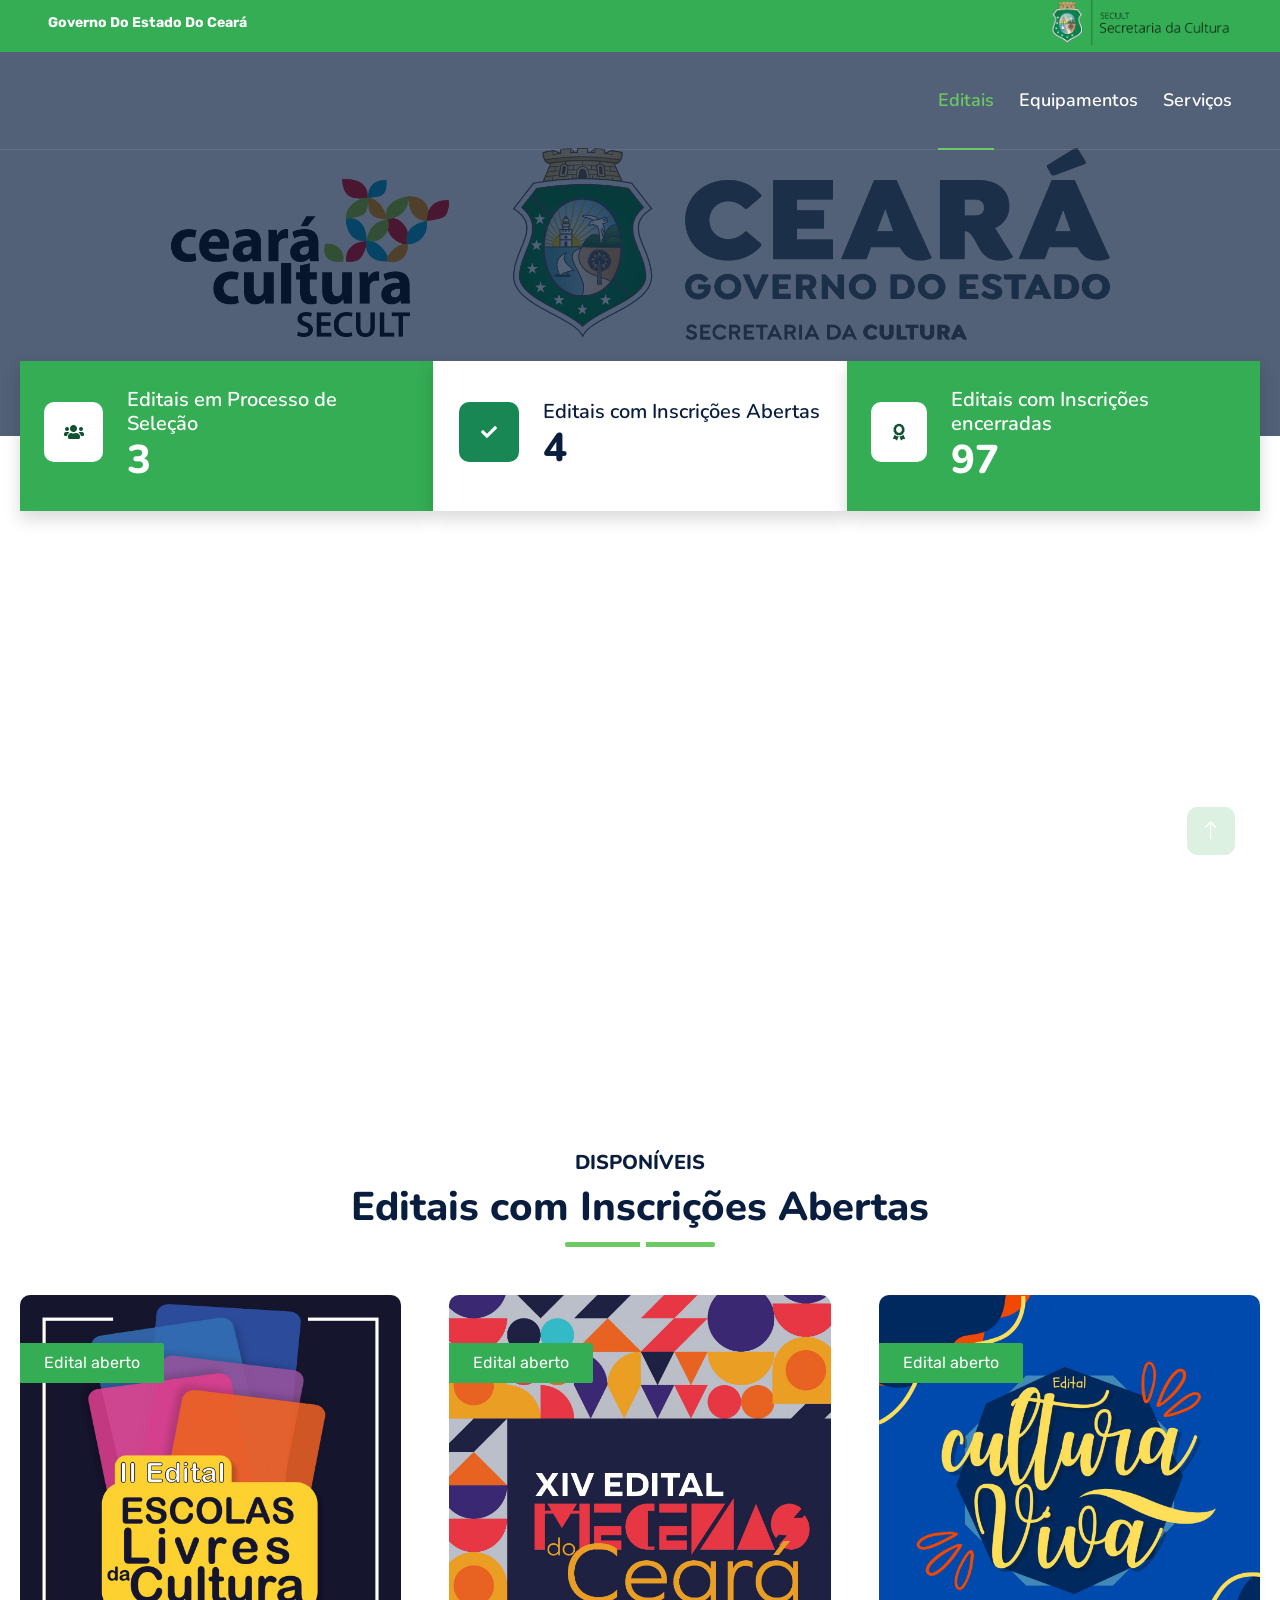
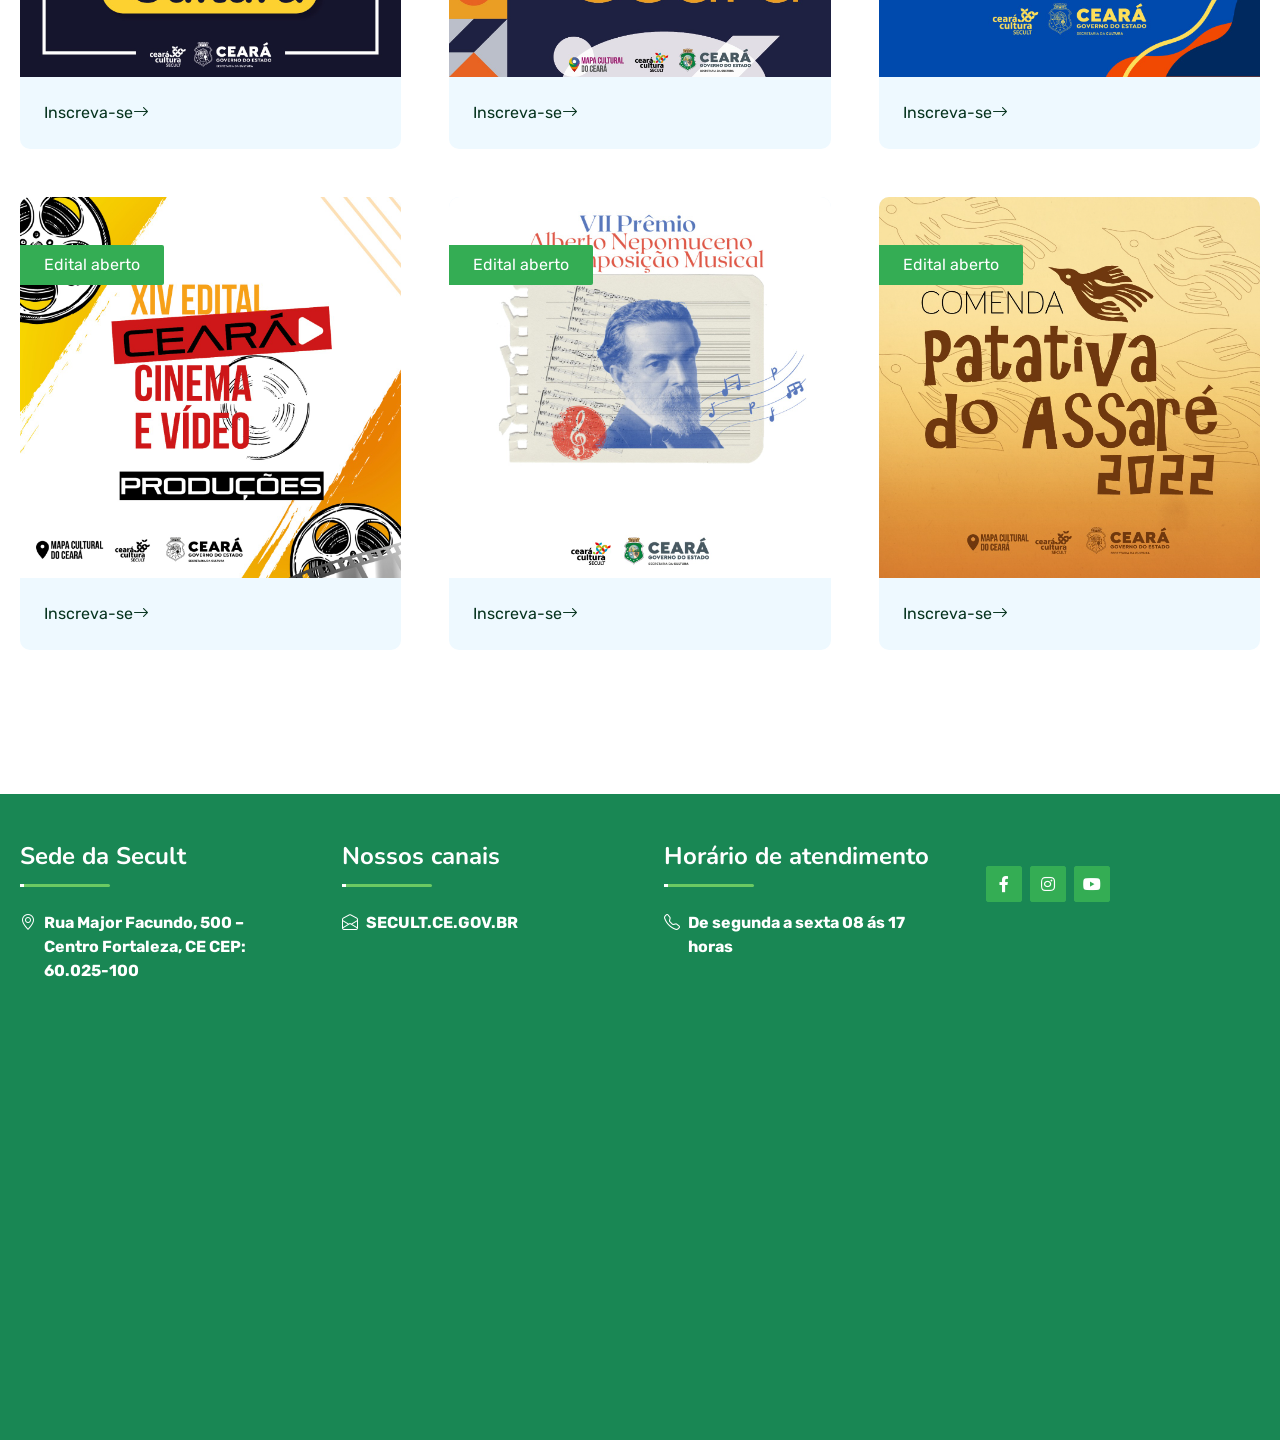
==== index.html @ d98122af "Versão com painel" ====
<!DOCTYPE html>
<html lang="pt-br">

<head>
    <meta charset="utf-8">
    <title>Editais culturais</title>
    <meta content="width=device-width, initial-scale=1.0" name="viewport">
    <meta content="Governo Do Estado Do Ceará" name="keywords">
    <meta content="Governo Do Estado Do Ceará" name="description">

    <!-- Favicon -->
    <link href="img/favicon.ico" rel="icon">

    <!-- Google Web Fonts -->
    <link rel="preconnect" href="https://fonts.googleapis.com">
    <link rel="preconnect" href="https://fonts.gstatic.com" crossorigin>
    <link href="https://fonts.googleapis.com/css2?family=Nunito:wght@400;600;700;800&family=Rubik:wght@400;500;600;700&display=swap" rel="stylesheet">

    <!-- Icon Font Stylesheet -->
    <link href="https://cdnjs.cloudflare.com/ajax/libs/font-awesome/5.10.0/css/all.min.css" rel="stylesheet">
    <link href="https://cdn.jsdelivr.net/npm/bootstrap-icons@1.4.1/font/bootstrap-icons.css" rel="stylesheet">

    <!-- Libraries Stylesheet -->
    <link href="lib/owlcarousel/assets/owl.carousel.min.css" rel="stylesheet">
    <link href="lib/animate/animate.min.css" rel="stylesheet">

    <!-- Customized Bootstrap Stylesheet -->
    <link href="css/bootstrap.min.css" rel="stylesheet">

    <!-- Template Stylesheet -->
    <link href="css/style.css" rel="stylesheet">

    <link rel="shortcut icon" type="imagex/png" href="img/logo/iconCe.ico">
</head>

<body>
    <!-- Spinner Start -->
    <div id="spinner" class="show bg-white position-fixed translate-middle w-100 vh-100 top-50 start-50 d-flex align-items-center justify-content-center">
        <div class="spinner"></div>
    </div>
    <!-- Spinner End -->


    <!-- Topbar Start -->
    <div class="container-fluid bg-secondary px-5 d-none d-lg-block">
        <div class="row gx-0">
            <div class="col-lg-8 text-center text-lg-start mb-2 mb-lg-0">
                <div class="d-inline-flex align-items-center" style="height: 45px;">
                    <small class="me-3 text-light"></i>Governo Do Estado Do Ceará</small>
                </div>
            </div>
            <div class="col-lg-4 text-center text-lg-end">
                <div class="d-inline-flex align-items-center" style="height: 45px;">

                    <img src="img/logo/secult-escura.png" width="180">
                </div>
            </div>
        </div>
    </div>
    <!-- Topbar End -->


    <!-- Navbar & Carousel Start -->
    <div class="container-fluid position-relative p-0">
        <nav class="navbar navbar-expand-lg navbar-dark px-5 py-3 py-lg-0">
            <button class="navbar-toggler" type="button" data-bs-toggle="collapse" data-bs-target="#navbarCollapse">
                <span class="fa fa-bars"></span>
            </button>
            <div class="collapse navbar-collapse" id="navbarCollapse">
                <div class="navbar-nav ms-auto py-0">
                    <a href="index.html" class="nav-item nav-link active">Editais</a>
                    <a href="equipamentos.html" class="nav-item nav-link">Equipamentos</a>
                    <a href="service.html" class="nav-item nav-link">Serviços</a>
                </div>
               
            </div>
        </nav>

        <div id="header-carousel" class="carousel slide carousel-fade" data-bs-ride="carousel">
            <div class="carousel-inner">
                <div class="carousel-item active">
                    <img class="w-100" src="img/logo/logoNova.png" alt="Image">
                    <div class="carousel-caption d-flex flex-column align-items-center justify-content-center">
                        <div class="p-3" style="max-width: 900px;">
                           <!-- <h5 class="text-white text-uppercase mb-3 animated slideInDown">Lançamentos</h5>
                            <h1 class="display-1 text-white mb-md-4 animated zoomIn">Editais culturais</h1>-->
                        </div>
                    </div>
                </div>
               
            </div>
           
        </div>
    </div>
    <!-- Navbar & Carousel End -->

    <!-- Facts Start -->
    <div class="container-fluid facts py-5 pt-lg-0">
        <div class="container py-5 pt-lg-0">
            <div class="row gx-0">
                <div class="col-lg-4 wow zoomIn" data-wow-delay="0.1s">
                    <div class="bg-secondary shadow d-flex align-items-center justify-content-center p-4" style="height: 150px;">
                        <div class="bg-white d-flex align-items-center justify-content-center rounded mb-2" style="width: 60px; height: 60px;">
                            <i class="fa fa-users text-primary"></i>
                        </div>
                        <div class="ps-4">
                            <h5 class="text-white mb-0">Editais em Processo de Seleção                            </h5>
                            <h1 class="text-white mb-0" data-toggle="counter-up">4</h1>
                        </div>
                    </div>
                </div>
                <div class="col-lg-4 wow zoomIn" data-wow-delay="0.3s">
                    <div class="bg-white shadow d-flex align-items-center justify-content-center p-4" style="height: 150px;">
                        <div class="bg-dark d-flex align-items-center justify-content-center rounded mb-2" style="width: 60px; height: 60px;">
                            <i class="fa fa-check text-white"></i>
                        </div>
                        <div class="ps-4">
                            <h5 class="text-black mb-0">Editais com Inscrições Abertas</h5>
                            <h1 class="text-black mb-0" data-toggle="counter-up">6</h1>
                        </div>
                    </div>
                </div>
                <div class="col-lg-4 wow zoomIn" data-wow-delay="0.6s">
                    <div class="bg-secondary shadow d-flex align-items-center justify-content-center p-4" style="height: 150px;">
                        <div class="bg-white d-flex align-items-center justify-content-center rounded mb-2" style="width: 60px; height: 60px;">
                            <i class="fa fa-award text-primary"></i>
                        </div>
                        <div class="ps-4">
                            <h5 class="text-white mb-0">Editais com Inscrições encerradas</h5>
                            <h1 class="text-white mb-0" data-toggle="counter-up">152</h1>
                        </div>
                    </div>
                </div>
            </div>
        </div>
    </div>
    <!-- Facts Start -->
    

    <!-- Service Start -->
    <div class="container-fluid py-5 wow fadeInUp" data-wow-delay="0.1s">
        <div class="container py-5">
            <div class="section-title text-center position-relative pb-3 mb-5 mx-auto" style="max-width: 600px;">
                <h5 class="fw-bold text-dark text-uppercase">Disponíveis</h5>
                <h1 class="mb-0">Editais com Inscrições Abertas</h1>
            </div>
            <div class="row g-5">
                <div class="col-lg-4 wow slideInUp" data-wow-delay="0.3s">
                    <div class="blog-item bg-light rounded overflow-hidden">
                        <div class="blog-img position-relative overflow-hidden">
                            <img class="img-fluid" src="img/edital/edital-escolalivres.jpeg" alt="">
                            <a class="position-absolute top-0 start-0 bg-secondary text-white rounded-end mt-5 py-2 px-4" href="">Edital aberto</a>
                        </div>
                        <div class="p-4">
                            <a href="edital-escolas-livres-ce.html" class="text"> Inscreva-se<i class="bi bi-arrow-right"></i></a>
                        </div>
                    </div>
                </div>
                <div class="col-lg-4 wow slideInUp" data-wow-delay="0.6s">
                    <div class="blog-item bg-light rounded overflow-hidden">
                        <div class="blog-img position-relative overflow-hidden">
                            <img class="img-fluid" src="img/edital/edital-mecenas.png" alt="">
                            <a class="position-absolute top-0 start-0 bg-secondary text-white rounded-end mt-5 py-2 px-4" href="">Edital aberto</a>
                        </div>
                        <div class="p-4">
                            <a class="text" href="edital-mecenas-ce.html">Inscreva-se<i class="bi bi-arrow-right"></i></a>
                        </div>
                    </div>
                </div>
                <div class="col-lg-4 wow slideInUp" data-wow-delay="0.9s">
                    <div class="blog-item bg-light rounded overflow-hidden">
                        <div class="blog-img position-relative overflow-hidden">
                            <img class="img-fluid" src="img/edital/edital-cultura-viva.jpeg" alt="">
                            <a class="position-absolute top-0 start-0 bg-secondary text-white rounded-end mt-5 py-2 px-4" href="">Edital aberto</a>
                        </div>
                        <div class="p-4">
                            <a class="text" href="edital-cultura-viva-ce.html" >Inscreva-se<i class="bi bi-arrow-right"></i></a>
                        </div>
                    </div>
                </div>
    
    
                <div class="col-lg-4 wow slideInUp" data-wow-delay="0.9s">
                    <div class="blog-item bg-light rounded overflow-hidden">
                        <div class="blog-img position-relative overflow-hidden">
                            <img class="img-fluid" src="img/edital/edital-cinema-video.jpeg" alt="">
                            <a class="position-absolute top-0 start-0 bg-secondary text-white rounded-end mt-5 py-2 px-4" href="">Edital aberto</a>
                        </div>
                        <div class="p-4">
                            <a class="text" href="edital-cinema-e-video-ce.html" >Inscreva-se<i class="bi bi-arrow-right"></i></a>
                        </div>
                    </div>
                </div>
                <div class="col-lg-4 wow slideInUp" data-wow-delay="0.9s">
                    <div class="blog-item bg-light rounded overflow-hidden">
                        <div class="blog-img position-relative overflow-hidden">
                            <img class="img-fluid" src="img/edital/edital-musical.jpeg" alt="">
                            <a class="position-absolute top-0 start-0 bg-secondary text-white rounded-end mt-5 py-2 px-4" href="">Edital aberto</a>
                        </div>
                        <div class="p-4">
                            <a class="text" href="edital-nepomuceno-ce.html" >Inscreva-se<i class="bi bi-arrow-right"></i></a>
                        </div>
                    </div>
                </div>
                <div class="col-lg-4 wow slideInUp" data-wow-delay="0.9s">
                    <div class="blog-item bg-light rounded overflow-hidden">
                        <div class="blog-img position-relative overflow-hidden">
                            <img class="img-fluid" src="img/edital/edital-patativa.png" alt="">
                            <a class="position-absolute top-0 start-0 bg-secondary text-white rounded-end mt-5 py-2 px-4" href="">Edital aberto</a>
                        </div>
                        <div class="p-4">
                            <a class="text" href="edital-patativa-ce.html">Inscreva-se<i class="bi bi-arrow-right"></i></a>
                        </div>
                    </div>
                </div>
            </div>
        </div>
    </div>
</div>
    <!-- Service End -->

    <!-- Footer Start -->
    <div class="container-fluid bg-dark text-light mt-5 wow fadeInUp" data-wow-delay="0.1s">
        <div class="container">
            <div class="row gx-10 ">
                <div class="col-lg-12 col-md-6">
                    <div class="row gx-5">
                        <div class="col-lg-3 col-md-12 pt-5 mb-5">
                            <div class="section-title section-title-sm position-relative pb-3 mb-4">
                                <h4 class="text-light mb-0">Sede da Secult</h4>
                            </div>
                            <div class="d-flex mb-2">
                                <i class="bi bi-geo-alt text-white  me-2"></i>
                                <p class="mb-0">
                                    Rua Major Facundo, 500 – Centro
                                    Fortaleza, CE
                                    CEP: 60.025-100</p>
                            </div>
                            
                        </div>
                        <div class="col-lg-3 col-md-12 pt-0 pt-lg-5 mb-5">
                            <div class="section-title section-title-sm position-relative pb-3 mb-4">
                                <h4 class="text-light mb-0">Nossos canais</h4>
                            </div>
                            <div class="link-animated d-flex flex-column justify-content-start">
                                <div class="d-flex mb-2">
                                    <i class="bi bi-envelope-open text-white me-2"></i>
                                    <p class="mb-0">SECULT.CE.GOV.BR</p>
                                </div>
                            </div>
                        </div>
                    
                        <div class="col-lg-3 col-md-12 pt-0 pt-lg-5 mb-5">
                            <div class="section-title section-title-sm position-relative pb-3 mb-4">
                                <h4 class="text-light mb-0">Horário de atendimento</h4>
                            </div>
                            <div class="link-animated d-flex flex-column justify-content-start">
                                <div class="d-flex mb-2">
                                    <i class="bi bi-telephone text-white  me-2"></i>
                                    <p class="mb-0">
                                        De segunda a sexta 08 ás 17 horas</p>
                                </div>
                            </div>
                        </div>
                           <div class="col-lg-3 col-md-12 pt-0 pt-lg-5 mb-5">
                            <div class="d-flex mt-4">
                                <a class="btn btn-secondary btn-square me-2" href="https://www.facebook.com/secultceara/"><i class="fab fa-facebook-f fw-normal"></i></a>
                                <a class="btn btn-secondary btn-square me-2" href="https://www.instagram.com/secultceara/" ><i class="fab fa-instagram fw-normal"></i></a>
                                <a class="btn btn-secondary btn-square" href="https://www.youtube.com/channel/UCVckZREupHqHkoS7MmxwH9w"><i class="fab fa-youtube fw-normal"></i></a>
                            </div>
                        </div>
                    </div>
                </div>
            </div>
        </div>
    </div>
    <!-- Footer End -->


    <!-- Back to Top -->
    <a href="#" class="btn btn-lg btn-secondary btn-lg-square rounded back-to-top"><i class="bi bi-arrow-up"></i></a>


    <!-- JavaScript Libraries -->
    <script src="https://code.jquery.com/jquery-3.4.1.min.js"></script>
    <script src="https://cdn.jsdelivr.net/npm/bootstrap@5.0.0/dist/js/bootstrap.bundle.min.js"></script>
    <script src="lib/wow/wow.min.js"></script>
    <script src="lib/easing/easing.min.js"></script>
    <script src="lib/waypoints/waypoints.min.js"></script>
    <script src="lib/counterup/counterup.min.js"></script>
    <script src="lib/owlcarousel/owl.carousel.min.js"></script>

    <!-- Template Javascript -->
    <script src="js/main.js"></script>
</body>

</html>
---- css/style.css ----
/********** Template CSS **********/
:root {
    --primary: #6bca62;
    --secondary: #34AD54;
    --light: #EEF9FF;
    --dark: #091E3E;
    --dark2: #e70aa5;
}


/*** Spinner ***/
.spinner {
    width: 40px;
    height: 40px;
    background: var(--primary);
    margin: 100px auto;
    -webkit-animation: sk-rotateplane 1.2s infinite ease-in-out;
    animation: sk-rotateplane 1.2s infinite ease-in-out;
}

@-webkit-keyframes sk-rotateplane {
    0% {
        -webkit-transform: perspective(120px)
    }
    50% {
        -webkit-transform: perspective(120px) rotateY(180deg)
    }
    100% {
        -webkit-transform: perspective(120px) rotateY(180deg) rotateX(180deg)
    }
}

@keyframes sk-rotateplane {
    0% {
        transform: perspective(120px) rotateX(0deg) rotateY(0deg);
        -webkit-transform: perspective(120px) rotateX(0deg) rotateY(0deg)
    }
    50% {
        transform: perspective(120px) rotateX(-180.1deg) rotateY(0deg);
        -webkit-transform: perspective(120px) rotateX(-180.1deg) rotateY(0deg)
    }
    100% {
        transform: perspective(120px) rotateX(-180deg) rotateY(-179.9deg);
        -webkit-transform: perspective(120px) rotateX(-180deg) rotateY(-179.9deg);
    }
}

#spinner {
    opacity: 0;
    visibility: hidden;
    transition: opacity .5s ease-out, visibility 0s linear .5s;
    z-index: 99999;
}

#spinner.show {
    transition: opacity .5s ease-out, visibility 0s linear 0s;
    visibility: visible;
    opacity: 1;
}


/*** Heading ***/
h1,
h2,
.fw-bold {
    font-weight: 800 !important;
}

h3,
h4,
.fw-semi-bold {
    font-weight: 700 !important;
}

h5,
h6,
.fw-medium {
    font-weight: 600 !important;
}


/*** Button ***/
.btn {
    font-family: 'Nunito', sans-serif;
    font-weight: 600;
    transition: .5s;
}

.btn-primary,
.btn-secondary {
    color: #FFFFFF;
    box-shadow: inset 0 0 0 50px transparent;
}

.btn-primary:hover {
    box-shadow: inset 0 0 0 0 var(--primary);
}

.btn-secondary:hover {
    box-shadow: inset 0 0 0 0 var(--secondary);
}

.btn-square {
    width: 36px;
    height: 36px;
}

.btn-sm-square {
    width: 30px;
    height: 30px;
}

.btn-lg-square {
    width: 48px;
    height: 48px;
}

.btn-square,
.btn-sm-square,
.btn-lg-square {
    padding-left: 0;
    padding-right: 0;
    text-align: center;
}


/*** Navbar ***/
.navbar-dark .navbar-nav .nav-link {
    font-family: 'Nunito', sans-serif;
    position: relative;
    margin-left: 25px;
    padding: 35px 0;
    color: #ffffff;
    font-size: 18px;
    font-weight: 600;
    outline: none;
    transition: .5s;
}

.sticky-top.navbar-dark .navbar-nav .nav-link {
    padding: 20px 0;
    color: var(--dark);
}

.navbar-dark .navbar-nav .nav-link:hover,
.navbar-dark .navbar-nav .nav-link.active {
    color: var(--primary);
}

.navbar-dark .navbar-brand h1 {
    color: #FFFFFF;
}

.navbar-dark .navbar-toggler {
    color: var(--primary) !important;
    border-color: var(--primary) !important;
}

@media (max-width: 991.98px) {
    .sticky-top.navbar-dark {
        position: relative;
        background: #FFFFFF;
    }

    .navbar-dark .navbar-nav .nav-link,
    .navbar-dark .navbar-nav .nav-link.show,
    .sticky-top.navbar-dark .navbar-nav .nav-link {
        padding: 10px 0;
        color: var(--dark);
    }

    .navbar-dark .navbar-brand h1 {
        color: var(--primary);
    }
}

@media (min-width: 992px) {
    .navbar-dark {
        position: absolute;
        width: 100%;
        top: 0;
        left: 0;
        border-bottom: 1px solid rgba(256, 256, 256, .1);
        z-index: 999;
    }
    
    .sticky-top.navbar-dark {
        position: fixed;
        background: #FFFFFF;
    }

    .navbar-dark .navbar-nav .nav-link::before {
        position: absolute;
        content: "";
        width: 0;
        height: 2px;
        bottom: -1px;
        left: 50%;
        background: var(--primary);
        transition: .5s;
    }

    .navbar-dark .navbar-nav .nav-link:hover::before,
    .navbar-dark .navbar-nav .nav-link.active::before {
        width: 100%;
        left: 0;
    }

    .navbar-dark .navbar-nav .nav-link.nav-contact::before {
        display: none;
    }

    .sticky-top.navbar-dark .navbar-brand h1 {
        color: var(--primary);
    }
}


/*** Carousel ***/
.carousel-caption {
    top: 0;
    left: 0;
    right: 0;
    bottom: 0;
    background: rgba(9, 30, 62, .7);
    z-index: 1;
}

@media (max-width: 576px) {
    .carousel-caption h5 {
        font-size: 14px;
        font-weight: 500 !important;
    }

    .carousel-caption h1 {
        font-size: 30px;
        font-weight: 600 !important;
    }
}

.carousel-control-prev,
.carousel-control-next {
    width: 10%;
}

.carousel-control-prev-icon,
.carousel-control-next-icon {
    width: 3rem;
    height: 3rem;
}


/*** Section Title ***/
.section-title::before {
    position: absolute;
    content: "";
    width: 150px;
    height: 5px;
    left: 0;
    bottom: 0;
    background: var(--primary);
    border-radius: 2px;
}

.section-title.text-center::before {
    left: 50%;
    margin-left: -75px;
}

.section-title.section-title-sm::before {
    width: 90px;
    height: 3px;
}

.section-title::after {
    position: absolute;
    content: "";
    width: 6px;
    height: 5px;
    bottom: 0px;
    background: #FFFFFF;
    -webkit-animation: section-title-run 5s infinite linear;
    animation: section-title-run 5s infinite linear;
}

.section-title.section-title-sm::after {
    width: 4px;
    height: 3px;
}

.section-title.text-center::after {
    -webkit-animation: section-title-run-center 5s infinite linear;
    animation: section-title-run-center 5s infinite linear;
}

.section-title.section-title-sm::after {
    -webkit-animation: section-title-run-sm 5s infinite linear;
    animation: section-title-run-sm 5s infinite linear;
}

@-webkit-keyframes section-title-run {
    0% {left: 0; } 50% { left : 145px; } 100% { left: 0; }
}

@-webkit-keyframes section-title-run-center {
    0% { left: 50%; margin-left: -75px; } 50% { left : 50%; margin-left: 45px; } 100% { left: 50%; margin-left: -75px; }
}

@-webkit-keyframes section-title-run-sm {
    0% {left: 0; } 50% { left : 85px; } 100% { left: 0; }
}


/*** Service ***/
.service-item {
    position: relative;
    height: 300px;
    padding: 0 30px;
    transition: .5s;
}

.service-item .service-icon {
    margin-bottom: 30px;
    width: 60px;
    height: 60px;
    display: flex;
    align-items: center;
    justify-content: center;
    background: var(--primary);
    border-radius: 2px;
    transform: rotate(-45deg);
}

.service-item .service-icon i {
    transform: rotate(45deg);
}

.service-item a.btn {
    position: absolute;
    width: 60px;
    bottom: -48px;
    left: 50%;
    margin-left: -30px;
    opacity: 0;
}

.service-item:hover a.btn {
    bottom: -24px;
    opacity: 1;
}


/*** Testimonial ***/
.testimonial-carousel .owl-dots {
    margin-top: 15px;
    display: flex;
    align-items: flex-end;
    justify-content: center;
}

.testimonial-carousel .owl-dot {
    position: relative;
    display: inline-block;
    margin: 0 5px;
    width: 15px;
    height: 15px;
    background: #DDDDDD;
    border-radius: 2px;
    transition: .5s;
}

.testimonial-carousel .owl-dot.active {
    width: 30px;
    background: var(--primary);
}

.testimonial-carousel .owl-item.center {
    position: relative;
    z-index: 1;
}

.testimonial-carousel .owl-item .testimonial-item {
    transition: .5s;
}

.testimonial-carousel .owl-item.center .testimonial-item {
    background: #FFFFFF !important;
    box-shadow: 0 0 30px #DDDDDD;
}


/*** Team ***/
.team-item {
    transition: .5s;
}

.team-social {
    position: absolute;
    width: 100%;
    height: 100%;
    top: 0;
    left: 0;
    display: flex;
    align-items: center;
    justify-content: center;
    transition: .5s;
}

.team-social a.btn {
    position: relative;
    margin: 0 3px;
    margin-top: 100px;
    opacity: 0;
}

.team-item:hover {
    box-shadow: 0 0 30px #DDDDDD;
}

.team-item:hover .team-social {
    background: rgba(9, 30, 62, .7);
}

.team-item:hover .team-social a.btn:first-child {
    opacity: 1;
    margin-top: 0;
    transition: .3s 0s;
}

.team-item:hover .team-social a.btn:nth-child(2) {
    opacity: 1;
    margin-top: 0;
    transition: .3s .05s;
}

.team-item:hover .team-social a.btn:nth-child(3) {
    opacity: 1;
    margin-top: 0;
    transition: .3s .1s;
}

.team-item:hover .team-social a.btn:nth-child(4) {
    opacity: 1;
    margin-top: 0;
    transition: .3s .15s;
}

.team-item .team-img img,
.blog-item .blog-img img  {
    transition: .5s;
}

.team-item:hover .team-img img,
.blog-item:hover .blog-img img {
    transform: scale(1.15);
}


/*** Miscellaneous ***/
@media (min-width: 991.98px) {
    .facts {
        position: relative;
        margin-top: -75px;
        z-index: 1;
    }
}

.back-to-top {
    position: fixed;
    display: none;
    right: 45px;
    bottom: 45px;
    z-index: 99;
}

.bg-header {
    background: linear-gradient(rgba(9, 30, 62, .7), rgba(9, 30, 62, .7)), url(../img/carousel-1.jpg) center center no-repeat;
    background-size: cover;
}

.link-animated a {
    transition: .5s;
}

.link-animated a:hover {
    padding-left: 10px;
}

@media (min-width: 767.98px) {
    .footer-about {
        margin-bottom: -75px;
    }
}







/*configurações para painel de login*/

input,
select {
  width: 100%;
  height: 40px;
  padding: 0 20px 0 20px;
  background: #FFFFFF 0 0 no-repeat padding-box;
  border: 1px solid #888888;
  border-radius: 4px;
  font-size: 1em;
}

select {
  width: auto;
}

.container {
  display: -webkit-box;   /* OLD - iOS 6-, Safari 3.1-6, BB7 */
  display: -ms-flexbox;  /* TWEENER - IE 10 */
  display: -webkit-flex; /* NEW - Safari 6.1+. iOS 7.1+, BB10 */
  display: flex;         /* NEW, Spec - Firefox, Chrome, Opera */
  flex-wrap: wrap;
  margin-right: auto;
  margin-left: auto;
  max-width: 1440px;
  width: 100%;
  padding-right: 8px;
  padding-left: 8px;
  min-height: calc(100vh - 254px);
}

aside {
  display: -webkit-box;   /* OLD - iOS 6-, Safari 3.1-6, BB7 */
  display: -ms-flexbox;  /* TWEENER - IE 10 */
  display: -webkit-flex; /* NEW - Safari 6.1+. iOS 7.1+, BB10 */
  display: flex;         /* NEW, Spec - Firefox, Chrome, Opera */
  flex: 1 0 50%;
  flex-direction: column;
}

header img {
  width: 100px;
  margin: 10px;
}

.card {
  display: -webkit-box;   /* OLD - iOS 6-, Safari 3.1-6, BB7 */
  display: -ms-flexbox;  /* TWEENER - IE 10 */
  display: -webkit-flex; /* NEW - Safari 6.1+. iOS 7.1+, BB10 */
  display: flex;         /* NEW, Spec - Firefox, Chrome, Opera */
  flex-direction: column;
  align-items: center;
  background: #ffffff 0 0 no-repeat padding-box;
  box-shadow: 0 2px 4px #00000033;
  padding: 20px;
  margin: 20px auto auto auto;
}

.card span {
  flex: 1 0 60%;
}

.card img {
  /*flex: 1 0 20%;*/
  max-height: 211px;
  max-width: 279px;
}

.card a {
  flex: 1 1 100%;
  font-size: 1em;
  font-weight: 500;
}

main h5 i {
  margin: 0 10px 0 20px;
}

button {
  border: none;
  box-shadow: 0 2px 3px #00000029;
  border-radius: 24px;
  font-size: 1em;
  font-weight: bold;
  color: #ffffff;
  cursor: pointer;
}

main .button-panel {
  display: -webkit-box;   /* OLD - iOS 6-, Safari 3.1-6, BB7 */
  display: -ms-flexbox;  /* TWEENER - IE 10 */
  display: -webkit-flex; /* NEW - Safari 6.1+. iOS 7.1+, BB10 */
  display: flex;         /* NEW, Spec - Firefox, Chrome, Opera */
  flex-direction: row;
  justify-content: space-evenly;
  width: 100%;
  margin: 30px 0 25px 0;
}


.button-cancel,
.button-cancel-tertiary,
.button-ok,
.button-continuar {
  width: 145px;
  height: 40px;
}

.button-ok,
.button-continuar {
  background: #34AD54 0 0 no-repeat padding-box;
}

.button-cancel {
  background: #FFFFFF 0 0 no-repeat padding-box;
  color: #1351B4 !important;
  border: 1px solid #1351B4 !important;
}

.button-cancel-tertiary {
  background: #FFFFFF 0 0 no-repeat padding-box;
  color: #1351B4 !important;
  border: none;
  box-shadow: none;
}

.title-panel {
  display: -webkit-box;   /* OLD - iOS 6-, Safari 3.1-6, BB7 */
  display: -ms-flexbox;  /* TWEENER - IE 10 */
  display: -webkit-flex; /* NEW - Safari 6.1+. iOS 7.1+, BB10 */
  display: flex;         /* NEW, Spec - Firefox, Chrome, Opera */
  flex-direction: column;
  align-items: center;
  width: 100%;
}

.input-panel {
  display: -webkit-box;   /* OLD - iOS 6-, Safari 3.1-6, BB7 */
  display: -ms-flexbox;  /* TWEENER - IE 10 */
  display: -webkit-flex; /* NEW - Safari 6.1+. iOS 7.1+, BB10 */
  display: flex;         /* NEW, Spec - Firefox, Chrome, Opera */
  flex-direction: row;
  justify-content: flex-start;
  align-items: center;
  width: 100%;
}

.item-login-signup-ways {
  display: -webkit-box;   /* OLD - iOS 6-, Safari 3.1-6, BB7 */
  display: -ms-flexbox;  /* TWEENER - IE 10 */
  display: -webkit-flex; /* NEW - Safari 6.1+. iOS 7.1+, BB10 */
  display: flex;         /* NEW, Spec - Firefox, Chrome, Opera */
  align-items: center;
  margin: 20px 0 0 0;
  cursor: pointer;
}

#login-cadastro,
#login-password-info {
  box-shadow: none;
  max-width: 430px;
  max-height: 553px;
}

#login-cpf,
#login-password {
  align-items: flex-start;
  max-width: 384px;
  min-height: 393px;
}

#login-password {
  min-height: auto;
}

#login-cpf p,
.modal-content p {
  margin-top: 1em;
  margin-bottom: 1em;
  font-size: 0.8rem;
}

#btn-create-account-a {
  display: block;
}

#btn-create-account-b {
  display: none;
}

#login-button-panel {
  justify-content: flex-end;
}

#two-factor {
  align-items: flex-start;
  width: 384px;
  min-height: 270px;
}

#resendTwoFactorMsg {
  margin-top: 1.1em;
}

#resendLink {
  cursor: pointer;
  color: blue;
}

#identidade-govbr {
  margin-top: 20px;
  width: 100%;
}

@media (max-width: 764px) {
  #acessibilidade a, #acessibilidade span {
    margin: 0 10px 0 0;
  }
  #acessibilidade span a span {
    display: none;
  }
}

@media (max-width: 800px) {
  body {
    font-size: 0.8rem;
  }
  .container {
    flex-direction: column-reverse;
  }
  main {
    flex: 0 0 100%;
  }
  footer {
    display: none;
  }
  [vw] [vw-access-button] .access-button {
    display: none;
  }
  .card {
    padding: 10px;
  }
  #login-button-panel {
    justify-content: space-evenly;
  }
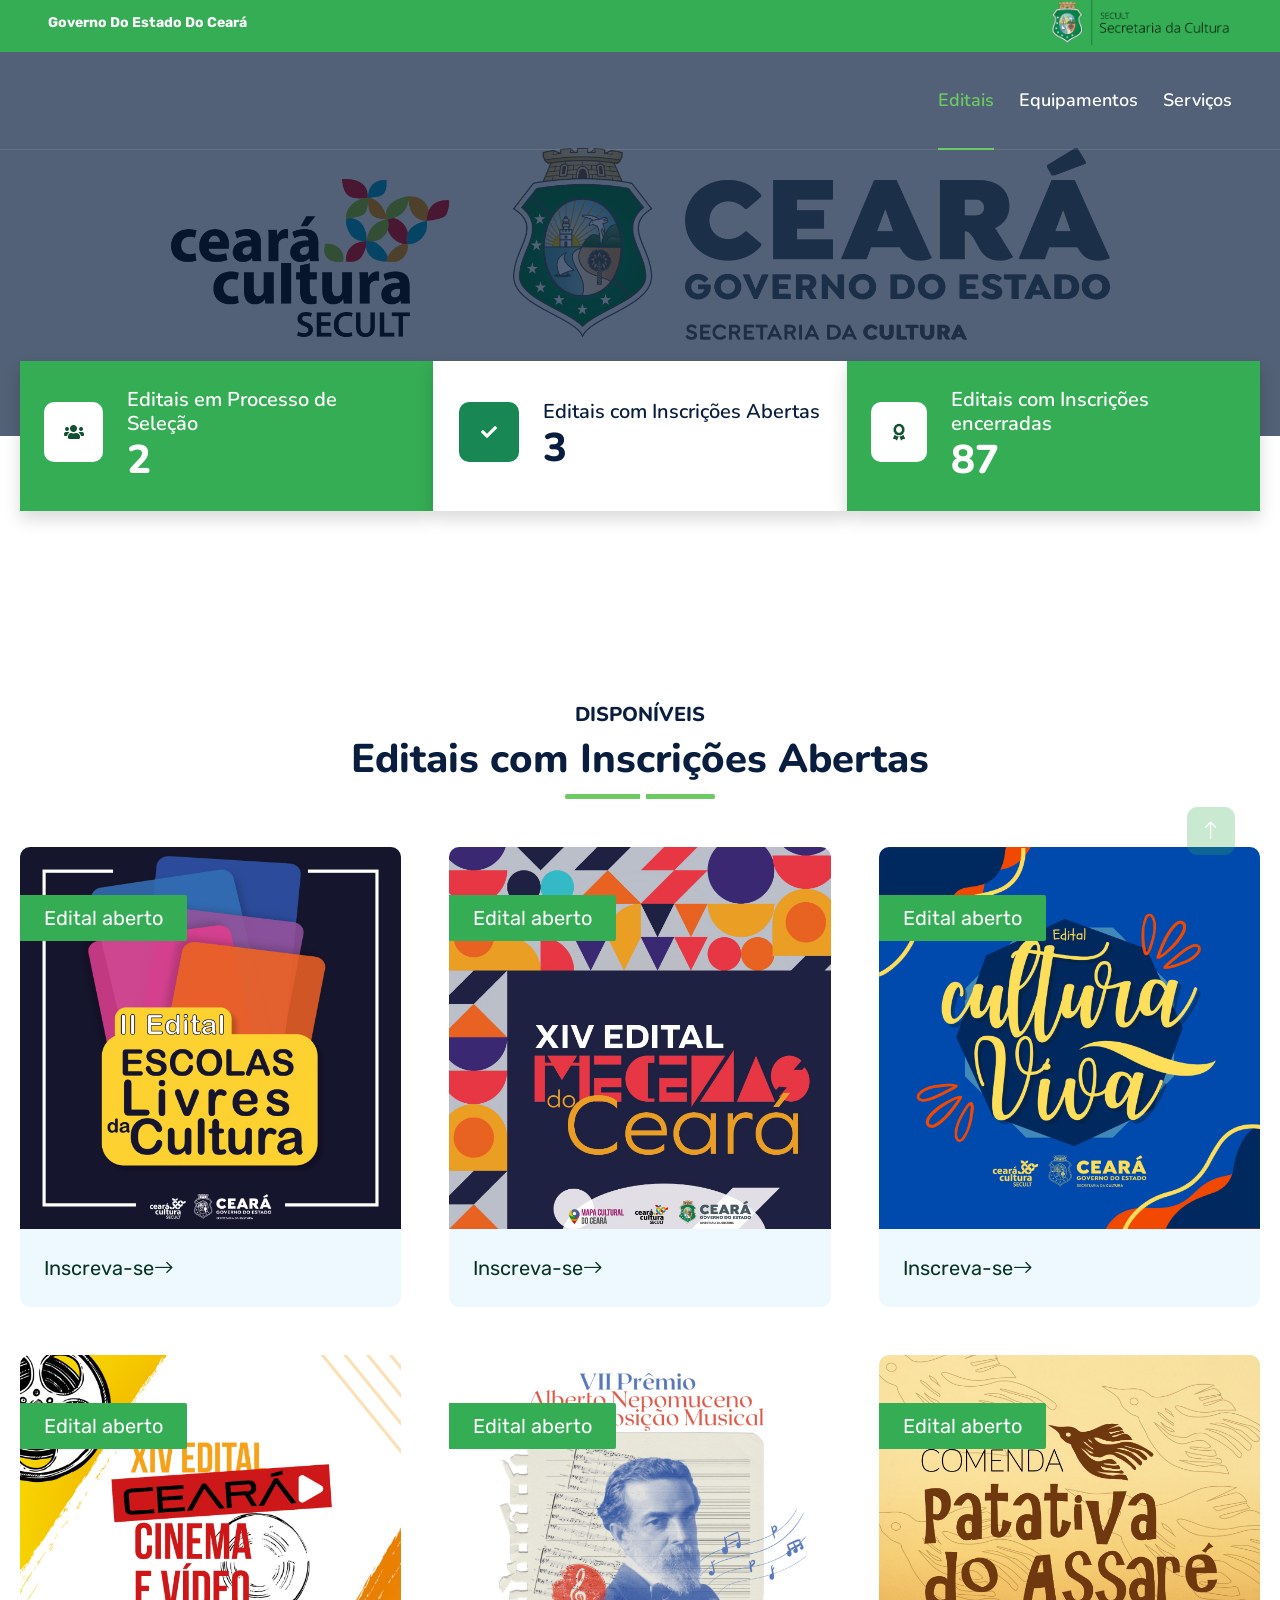
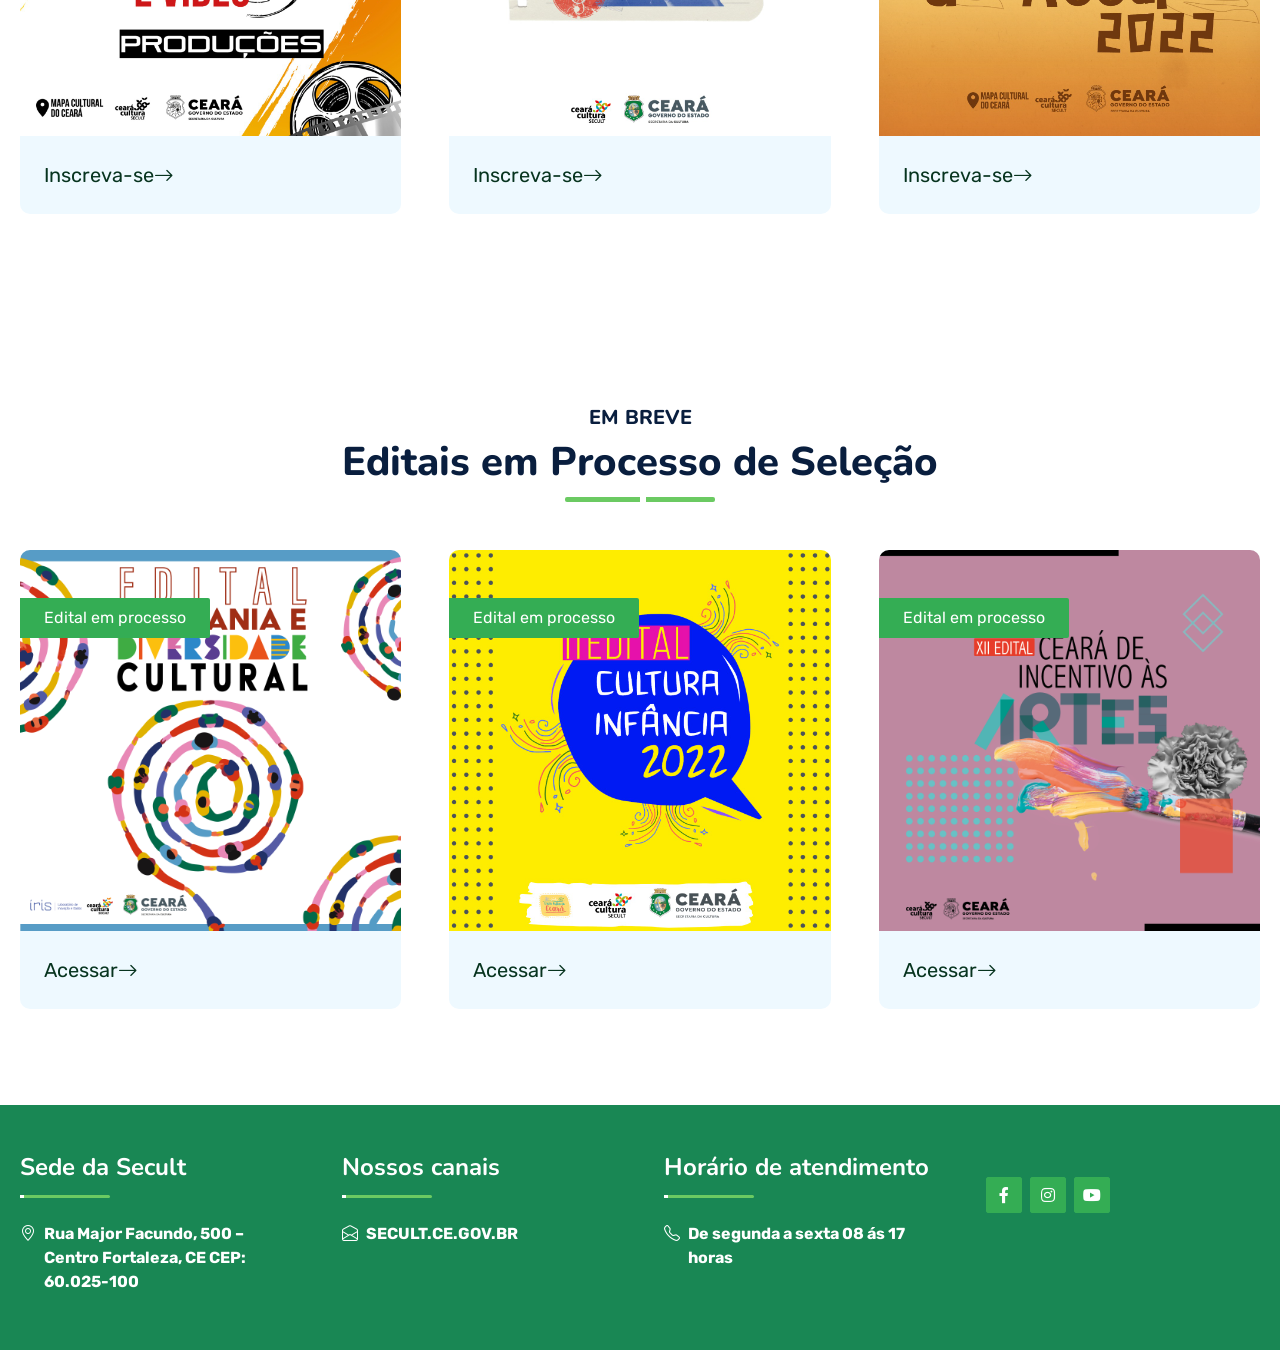
==== commit bb846b84: "Projeto com MVC" ====
--- a/index.html
+++ b/index.html
@@ -137,90 +137,137 @@
     <!-- Facts Start -->
     
 
-    <!-- Service Start -->
-    <div class="container-fluid py-5 wow fadeInUp" data-wow-delay="0.1s">
+        <!-- Service Start -->
+        <div class="container-fluid py-5 wow fadeInUp" data-wow-delay="0.1s">
+            <div class="container py-5">
+                <div class="section-title text-center position-relative pb-3 mb-5 mx-auto" style="max-width: 600px;">
+                    <h5 class="fw-bold text-dark text-uppercase">Disponíveis</h5>
+                    <h1 class="mb-0">Editais com Inscrições Abertas</h1>
+                </div>
+                <div class="row g-5">
+                    <div class="col-lg-4 wow slideInUp" data-wow-delay="0.3s">
+                        <div class="blog-item bg-light rounded overflow-hidden">
+                            <div class="blog-img position-relative overflow-hidden">
+                                <img class="img-fluid" src="img/edital/edital-escolalivres.jpeg" alt="">
+                                <a class="position-absolute top-0 start-0 bg-secondary text-white rounded-end mt-5 py-2 px-4" href="edital-escolas-livres-ce.html">Edital aberto</a>
+                            </div>
+                            <div class="p-4">
+                                <a href="edital-escolas-livres-ce.html" class="text-width-g "> Inscreva-se<i class="bi bi-arrow-right"></i></a>
+                            </div>
+                        </div>
+                    </div>
+                    <div class="col-lg-4 wow slideInUp" data-wow-delay="0.6s">
+                        <div class="blog-item bg-light rounded overflow-hidden">
+                            <div class="blog-img position-relative overflow-hidden">
+                                <img class="img-fluid" src="img/edital/edital-mecenas.png" alt="">
+                                <a class="position-absolute top-0 start-0 bg-secondary text-white rounded-end mt-5 py-2 px-4" href="edital-mecenas-ce.html">Edital aberto</a>
+                            </div>
+                            <div class="p-4">
+                                <a class="text-width-g " href="edital-mecenas-ce.html">Inscreva-se<i class="bi bi-arrow-right"></i></a>
+                            </div>
+                        </div>
+                    </div>
+                    <div class="col-lg-4 wow slideInUp" data-wow-delay="0.9s">
+                        <div class="blog-item bg-light rounded overflow-hidden">
+                            <div class="blog-img position-relative overflow-hidden">
+                                <img class="img-fluid" src="img/edital/edital-cultura-viva.jpeg" alt="">
+                                <a class="position-absolute top-0 start-0 bg-secondary text-white rounded-end mt-5 py-2 px-4" href="edital-cultura-viva-ce.html">Edital aberto</a>
+                            </div>
+                            <div class="p-4">
+                                <a class="text-width-g " href="edital-cultura-viva-ce.html" >Inscreva-se<i class="bi bi-arrow-right"></i></a>
+                            </div>
+                        </div>
+                    </div>
+        
+        
+                    <div class="col-lg-4 wow slideInUp" data-wow-delay="0.9s">
+                        <div class="blog-item bg-light rounded overflow-hidden">
+                            <div class="blog-img position-relative overflow-hidden">
+                                <img class="img-fluid" src="img/edital/edital-cinema-video.jpeg" alt="">
+                                <a class="position-absolute top-0 start-0 bg-secondary text-white rounded-end mt-5 py-2 px-4" href="edital-cinema-e-video-ce.html">Edital aberto</a>
+                            </div>
+                            <div class="p-4">
+                                <a class="text-width-g " href="edital-cinema-e-video-ce.html" >Inscreva-se<i class="bi bi-arrow-right"></i></a>
+                            </div>
+                        </div>
+                    </div>
+                    <div class="col-lg-4 wow slideInUp" data-wow-delay="0.9s">
+                        <div class="blog-item bg-light rounded overflow-hidden">
+                            <div class="blog-img position-relative overflow-hidden">
+                                <img class="img-fluid" src="img/edital/edital-musical.jpeg" alt="">
+                                <a class="position-absolute top-0 start-0 bg-secondary text-white rounded-end mt-5 py-2 px-4" href="edital-nepomuceno-ce.html">Edital aberto</a>
+                            </div>
+                            <div class="p-4">
+                                <a class="text-width-g " href="edital-nepomuceno-ce.html" >Inscreva-se<i class="bi bi-arrow-right"></i></a>
+                            </div>
+                        </div>
+                    </div>
+                    <div class="col-lg-4 wow slideInUp" data-wow-delay="0.9s">
+                        <div class="blog-item bg-light rounded overflow-hidden">
+                            <div class="blog-img position-relative overflow-hidden">
+                                <img class="img-fluid" src="img/edital/edital-patativa.png" alt="">
+                                <a class="position-absolute top-0 start-0 bg-secondary text-white rounded-end mt-5 py-2 px-4" href="edital-patativa-ce.html">Edital aberto</a>
+                            </div>
+                            <div class="p-4">
+                                <a class="text-width-g " href="edital-patativa-ce.html">Inscreva-se<i class="bi bi-arrow-right"></i></a>
+                            </div>
+                        </div>
+                    </div>
+                </div>
+            </div>
+        </div>
+    </div>
+      <!-- Service Start -->
+      <div class="container-fluid py-5 wow fadeInUp" data-wow-delay="0.1s">
         <div class="container py-5">
             <div class="section-title text-center position-relative pb-3 mb-5 mx-auto" style="max-width: 600px;">
-                <h5 class="fw-bold text-dark text-uppercase">Disponíveis</h5>
-                <h1 class="mb-0">Editais com Inscrições Abertas</h1>
+                <h5 class="fw-bold text-dark text-uppercase">Em breve</h5>
+                <h1 class="mb-0">Editais em Processo de Seleção  </h1>
             </div>
             <div class="row g-5">
                 <div class="col-lg-4 wow slideInUp" data-wow-delay="0.3s">
                     <div class="blog-item bg-light rounded overflow-hidden">
                         <div class="blog-img position-relative overflow-hidden">
-                            <img class="img-fluid" src="img/edital/edital-escolalivres.jpeg" alt="">
-                            <a class="position-absolute top-0 start-0 bg-secondary text-white rounded-end mt-5 py-2 px-4" href="">Edital aberto</a>
+                            <img class="img-fluid" src="img/edital-seleção/cidadania_ diversidade.jpg" alt="">
+                            <div class="position-absolute top-0 start-0 bg-secondary text-white rounded-end mt-5 py-2 px-4">Edital em processo</div>
                         </div>
                         <div class="p-4">
-                            <a href="edital-escolas-livres-ce.html" class="text"> Inscreva-se<i class="bi bi-arrow-right"></i></a>
+                            <a href="edital-cidadania_ diversidade.html" class="text-width-g ">Acessar<i class="bi bi-arrow-right"></i></a>
                         </div>
                     </div>
                 </div>
                 <div class="col-lg-4 wow slideInUp" data-wow-delay="0.6s">
                     <div class="blog-item bg-light rounded overflow-hidden">
                         <div class="blog-img position-relative overflow-hidden">
-                            <img class="img-fluid" src="img/edital/edital-mecenas.png" alt="">
-                            <a class="position-absolute top-0 start-0 bg-secondary text-white rounded-end mt-5 py-2 px-4" href="">Edital aberto</a>
+                            <img class="img-fluid" src="img/edital-seleção/cultura_infância.jpeg" alt="">
+                            <div class="position-absolute top-0 start-0 bg-secondary text-white rounded-end mt-5 py-2 px-4">Edital em processo</div>
                         </div>
                         <div class="p-4">
-                            <a class="text" href="edital-mecenas-ce.html">Inscreva-se<i class="bi bi-arrow-right"></i></a>
+                            <a class="text-width-g " href="edital-mecenas-ce.html">Acessar<i class="bi bi-arrow-right"></i></a>
                         </div>
                     </div>
                 </div>
                 <div class="col-lg-4 wow slideInUp" data-wow-delay="0.9s">
                     <div class="blog-item bg-light rounded overflow-hidden">
                         <div class="blog-img position-relative overflow-hidden">
-                            <img class="img-fluid" src="img/edital/edital-cultura-viva.jpeg" alt="">
-                            <a class="position-absolute top-0 start-0 bg-secondary text-white rounded-end mt-5 py-2 px-4" href="">Edital aberto</a>
+                            <img class="img-fluid" src="img/edital-seleção/incentivo as artes.jpg" alt="">
+                            <div class="position-absolute top-0 start-0 bg-secondary text-white rounded-end mt-5 py-2 px-4">Edital em processo</div>
                         </div>
                         <div class="p-4">
-                            <a class="text" href="edital-cultura-viva-ce.html" >Inscreva-se<i class="bi bi-arrow-right"></i></a>
-                        </div>
-                    </div>
-                </div>
+                            <a class="text-width-g " href="edital-cultura-viva-ce.html" >Acessar<i class="bi bi-arrow-right"></i></a>
+                        </div>
+                    </div>
+                </div>           
+            </div>
+        </div>
+    </div>
+</div>
+
+
     
-    
-                <div class="col-lg-4 wow slideInUp" data-wow-delay="0.9s">
-                    <div class="blog-item bg-light rounded overflow-hidden">
-                        <div class="blog-img position-relative overflow-hidden">
-                            <img class="img-fluid" src="img/edital/edital-cinema-video.jpeg" alt="">
-                            <a class="position-absolute top-0 start-0 bg-secondary text-white rounded-end mt-5 py-2 px-4" href="">Edital aberto</a>
-                        </div>
-                        <div class="p-4">
-                            <a class="text" href="edital-cinema-e-video-ce.html" >Inscreva-se<i class="bi bi-arrow-right"></i></a>
-                        </div>
-                    </div>
-                </div>
-                <div class="col-lg-4 wow slideInUp" data-wow-delay="0.9s">
-                    <div class="blog-item bg-light rounded overflow-hidden">
-                        <div class="blog-img position-relative overflow-hidden">
-                            <img class="img-fluid" src="img/edital/edital-musical.jpeg" alt="">
-                            <a class="position-absolute top-0 start-0 bg-secondary text-white rounded-end mt-5 py-2 px-4" href="">Edital aberto</a>
-                        </div>
-                        <div class="p-4">
-                            <a class="text" href="edital-nepomuceno-ce.html" >Inscreva-se<i class="bi bi-arrow-right"></i></a>
-                        </div>
-                    </div>
-                </div>
-                <div class="col-lg-4 wow slideInUp" data-wow-delay="0.9s">
-                    <div class="blog-item bg-light rounded overflow-hidden">
-                        <div class="blog-img position-relative overflow-hidden">
-                            <img class="img-fluid" src="img/edital/edital-patativa.png" alt="">
-                            <a class="position-absolute top-0 start-0 bg-secondary text-white rounded-end mt-5 py-2 px-4" href="">Edital aberto</a>
-                        </div>
-                        <div class="p-4">
-                            <a class="text" href="edital-patativa-ce.html">Inscreva-se<i class="bi bi-arrow-right"></i></a>
-                        </div>
-                    </div>
-                </div>
-            </div>
-        </div>
-    </div>
-</div>
-    <!-- Service End -->
 
     <!-- Footer Start -->
-    <div class="container-fluid bg-dark text-light mt-5 wow fadeInUp" data-wow-delay="0.1s">
+    <div class="container-fluid bg-dark text-light mt-0 wow fadeInUp" data-wow-delay="0.1s">
         <div class="container">
             <div class="row gx-10 ">
                 <div class="col-lg-12 col-md-6">
--- a/css/style.css
+++ b/css/style.css
@@ -491,12 +491,6 @@
         margin-bottom: -75px;
     }
 }
-
-
-
-
-
-
 
 /*configurações para painel de login*/
 
@@ -527,7 +521,7 @@
   width: 100%;
   padding-right: 8px;
   padding-left: 8px;
-  min-height: calc(100vh - 254px);
+
 }
 
 aside {
@@ -743,4 +737,6 @@
   }
   #login-button-panel {
     justify-content: space-evenly;
-  }+  }
+}
+
